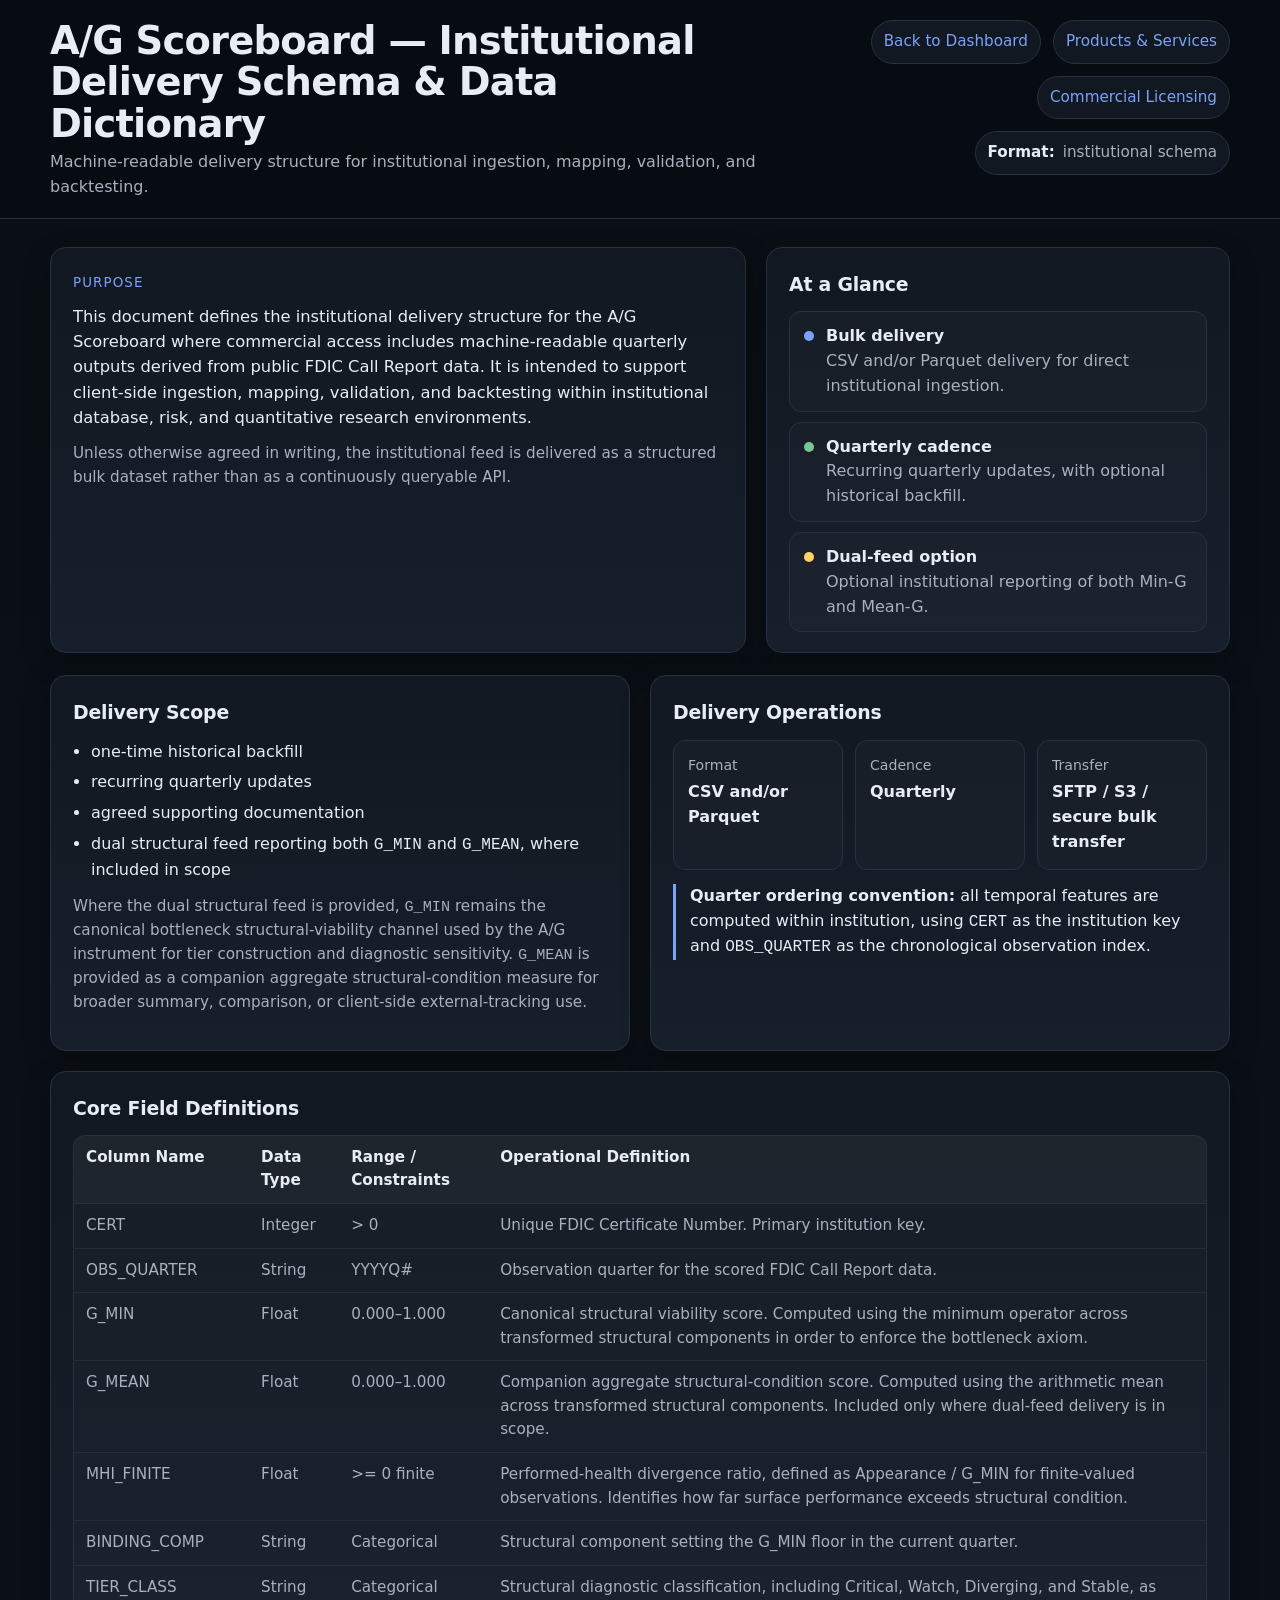
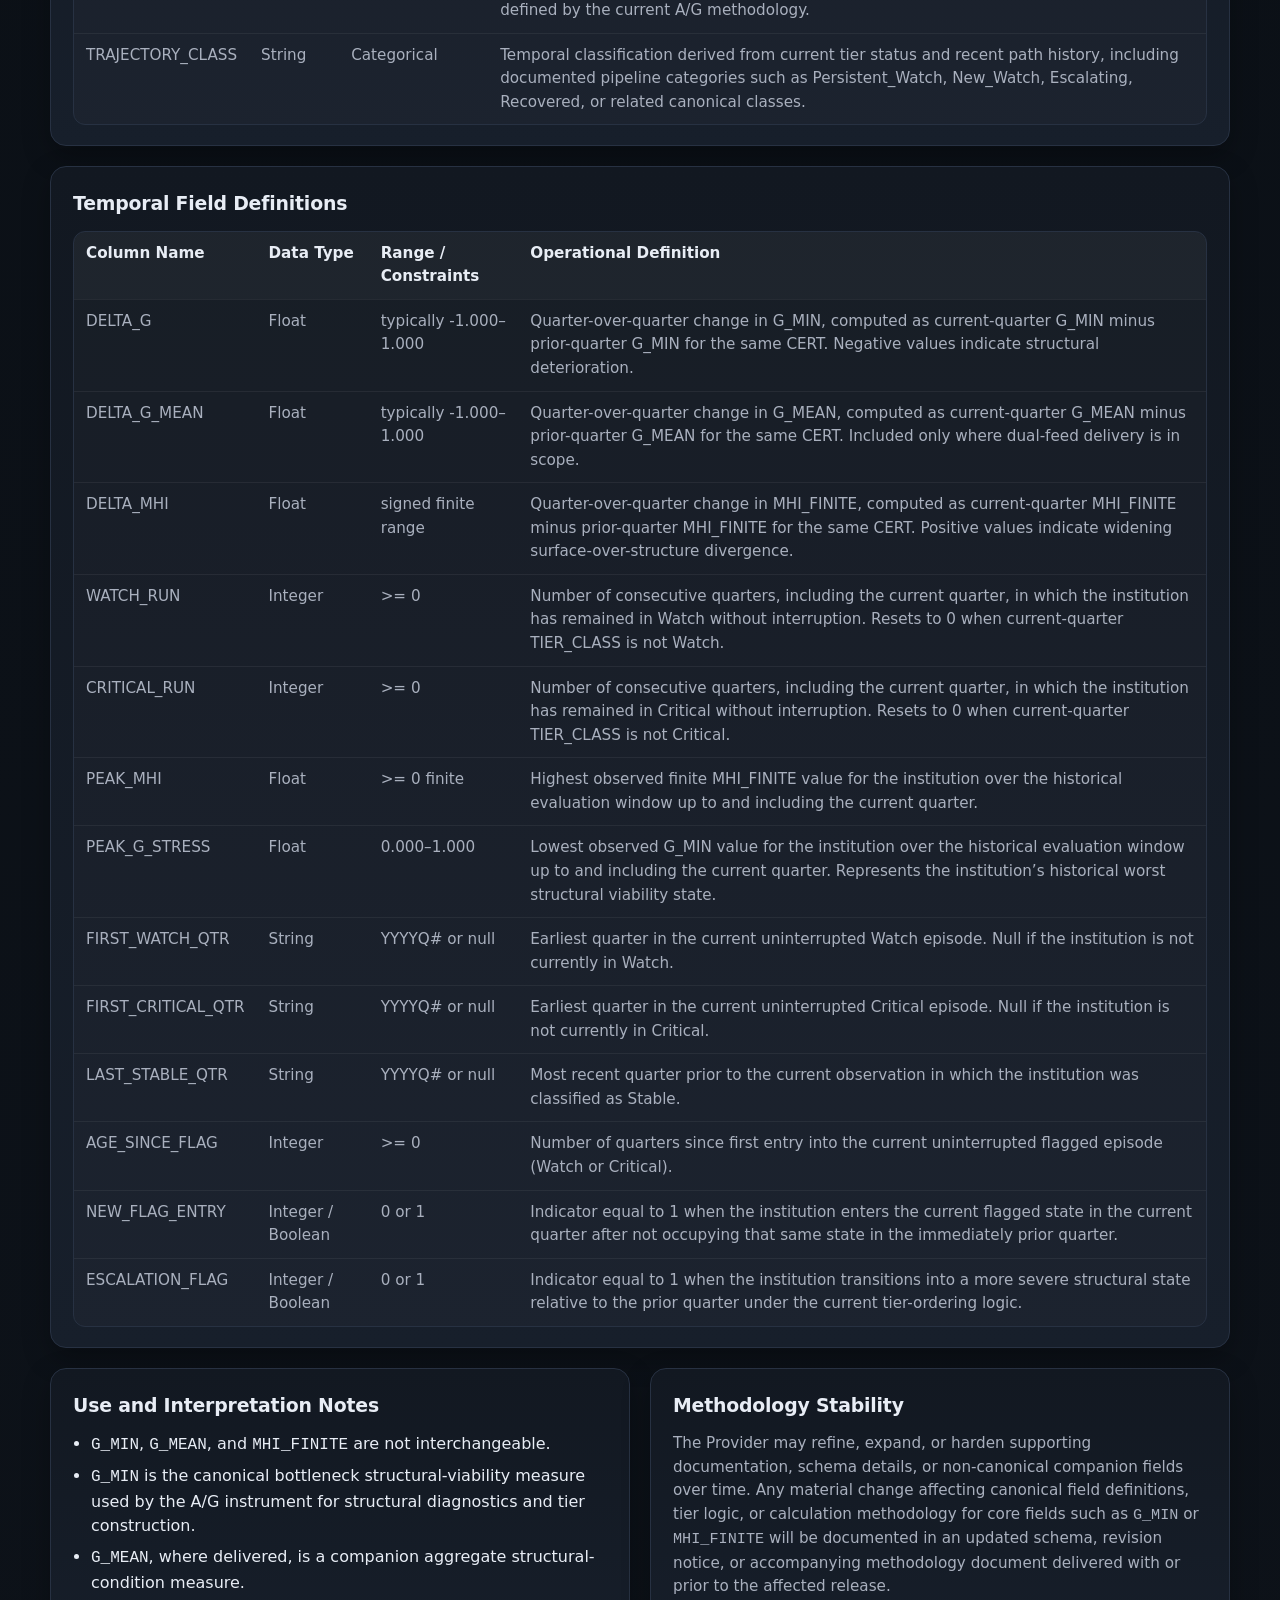
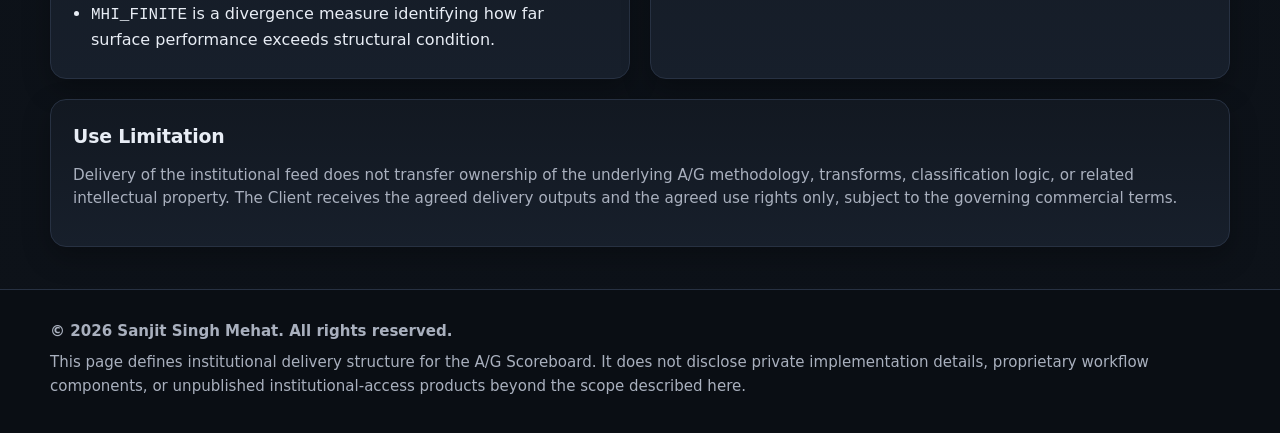
==== ag_institutional_delivery_schema.html @ 29b7a5c1 "Add files via upload" ====
<!DOCTYPE html>
<html lang="en">
<head>
  <meta charset="utf-8" />
  <meta name="viewport" content="width=device-width, initial-scale=1" />
  <title>A/G Scoreboard — Institutional Delivery Schema &amp; Data Dictionary</title>
  <style>
    :root{
      --bg:#0b0f14;
      --panel:#121821;
      --panel-2:#171f2b;
      --border:#273142;
      --text:#e8edf5;
      --muted:#a9b0be;
      --accent:#7aa2f7;
      --accent-2:#76c893;
      --shadow:0 10px 28px rgba(0,0,0,.28);
      --radius:16px;
      --radius-sm:12px;
      --container:1180px;
    }
    *{box-sizing:border-box}
    html,body{margin:0;padding:0;background:linear-gradient(180deg,#0a0f15 0%, #0d1219 100%);color:var(--text);font:16px/1.55 Inter, ui-sans-serif, system-ui, -apple-system, Segoe UI, Roboto, Helvetica, Arial, sans-serif}
    a{color:var(--accent);text-decoration:none}
    a:hover{text-decoration:underline}
    .page-header{
      border-bottom:1px solid var(--border);
      background:rgba(8,12,18,.85);
      backdrop-filter: blur(8px);
      position:sticky;top:0;z-index:10;
    }
    .header-inner,.container,.legal-footer-inner{
      width:min(calc(100% - 32px),var(--container));
      margin:0 auto;
    }
    .header-inner{
      display:flex;gap:20px;justify-content:space-between;align-items:flex-start;
      padding:20px 0 18px;
    }
    h1{margin:0 0 6px;font-size:clamp(1.85rem,3vw,2.5rem);line-height:1.08;letter-spacing:-.02em}
    h2{margin:0 0 12px;font-size:1.18rem;letter-spacing:-.01em}
    h3{margin:0 0 10px;font-size:1rem}
    .subhead{margin:0;color:var(--muted);max-width:820px}
    .header-meta{
      display:flex;gap:12px;align-items:center;flex-wrap:wrap;justify-content:flex-end;
      color:var(--muted);font-size:.95rem
    }
    .nav-link,.badge{
      display:inline-flex;align-items:center;gap:8px;border:1px solid var(--border);
      background:var(--panel);padding:9px 12px;border-radius:999px;white-space:nowrap
    }
    .badge strong{color:var(--text)}
    main.container{padding:28px 0 42px}
    .hero{
      display:grid;grid-template-columns:1.2fr .8fr;gap:20px;margin-bottom:22px;
    }
    .panel{
      background:linear-gradient(180deg,var(--panel) 0%, var(--panel-2) 100%);
      border:1px solid var(--border);border-radius:var(--radius);box-shadow:var(--shadow);
      padding:22px 22px 20px;
    }
    .lede{font-size:1.02rem;margin:0;color:var(--text)}
    .mini-note{margin-top:12px;color:var(--muted);font-size:.95rem}
    .eyebrow{
      display:inline-block;margin:0 0 10px;color:var(--accent);font-size:.84rem;
      letter-spacing:.08em;text-transform:uppercase
    }
    .status-list{display:grid;gap:10px;margin:0;padding:0;list-style:none}
    .status-item{
      display:flex;gap:12px;align-items:flex-start;padding:12px 14px;background:rgba(255,255,255,.02);
      border:1px solid var(--border);border-radius:var(--radius-sm)
    }
    .dot{width:10px;height:10px;border-radius:999px;flex:0 0 10px;margin-top:7px}
    .dot.a{background:var(--accent)}
    .dot.b{background:var(--accent-2)}
    .dot.c{background:#ffd166}
    .section-grid{
      display:grid;grid-template-columns:repeat(12,1fr);gap:20px;margin-top:20px
    }
    .span-12{grid-column:span 12}
    .span-8{grid-column:span 8}
    .span-6{grid-column:span 6}
    .span-4{grid-column:span 4}
    .list{margin:10px 0 0 0;padding-left:18px}
    .list li{margin:6px 0}
    .small-cards{display:grid;grid-template-columns:repeat(3,minmax(0,1fr));gap:12px}
    .small-card{background:rgba(255,255,255,.02);border:1px solid var(--border);border-radius:12px;padding:14px}
    .small-card .k{display:block;color:var(--muted);font-size:.88rem;margin-bottom:4px}
    .small-card .v{font-weight:600}
    .table-wrap{overflow-x:auto;border:1px solid var(--border);border-radius:12px;background:rgba(255,255,255,.02)}
    table{width:100%;border-collapse:collapse;font-size:.95rem}
    th,td{padding:10px 12px;border-bottom:1px solid rgba(255,255,255,.06);vertical-align:top;text-align:left}
    th{color:var(--text);background:rgba(255,255,255,.03);font-weight:600}
    td{color:var(--muted)}
    tr:last-child td{border-bottom:none}
    .boundary-box{border-left:3px solid var(--accent);padding-left:14px;margin:14px 0 0}
    .legal-footer{border-top:1px solid var(--border);background:#0a0e14}
    .legal-footer-inner{padding:22px 0 34px;color:var(--muted);font-size:.94rem}
    .legal-footer p{margin:8px 0}
    @media (max-width: 980px){
      .hero,.small-cards{grid-template-columns:1fr}
      .span-8,.span-6,.span-4{grid-column:span 12}
      .header-inner{flex-direction:column}
      .header-meta{justify-content:flex-start}
    }
  </style>
</head>
<body>
  <header class="page-header">
    <div class="header-inner">
      <div>
        <h1>A/G Scoreboard — Institutional Delivery Schema &amp; Data Dictionary</h1>
        <p class="subhead">Machine-readable delivery structure for institutional ingestion, mapping, validation, and backtesting.</p>
      </div>
      <div class="header-meta">
        <a class="nav-link" href="index.html">Back to Dashboard</a>
        <a class="nav-link" href="ag_products_services.html">Products &amp; Services</a>
        <a class="nav-link" href="licensing.html">Commercial Licensing</a>
        <span class="badge"><strong>Format:</strong> institutional schema</span>
      </div>
    </div>
  </header>

  <main class="container">
    <section class="hero">
      <div class="panel">
        <span class="eyebrow">Purpose</span>
        <p class="lede">
          This document defines the institutional delivery structure for the A/G Scoreboard where commercial access includes
          machine-readable quarterly outputs derived from public FDIC Call Report data. It is intended to support client-side
          ingestion, mapping, validation, and backtesting within institutional database, risk, and quantitative research environments.
        </p>
        <p class="mini-note">
          Unless otherwise agreed in writing, the institutional feed is delivered as a structured bulk dataset rather than as a continuously queryable API.
        </p>
      </div>

      <aside class="panel">
        <h2>At a Glance</h2>
        <ul class="status-list">
          <li class="status-item">
            <span class="dot a"></span>
            <div><strong>Bulk delivery</strong><br><span class="subhead">CSV and/or Parquet delivery for direct institutional ingestion.</span></div>
          </li>
          <li class="status-item">
            <span class="dot b"></span>
            <div><strong>Quarterly cadence</strong><br><span class="subhead">Recurring quarterly updates, with optional historical backfill.</span></div>
          </li>
          <li class="status-item">
            <span class="dot c"></span>
            <div><strong>Dual-feed option</strong><br><span class="subhead">Optional institutional reporting of both Min-G and Mean-G.</span></div>
          </li>
        </ul>
      </aside>
    </section>

    <section class="section-grid">
      <section class="panel span-6">
        <h2>Delivery Scope</h2>
        <ul class="list">
          <li>one-time historical backfill</li>
          <li>recurring quarterly updates</li>
          <li>agreed supporting documentation</li>
          <li>dual structural feed reporting both <code>G_MIN</code> and <code>G_MEAN</code>, where included in scope</li>
        </ul>
        <p class="mini-note">
          Where the dual structural feed is provided, <code>G_MIN</code> remains the canonical bottleneck structural-viability channel
          used by the A/G instrument for tier construction and diagnostic sensitivity. <code>G_MEAN</code> is provided as a companion
          aggregate structural-condition measure for broader summary, comparison, or client-side external-tracking use.
        </p>
      </section>

      <section class="panel span-6">
        <h2>Delivery Operations</h2>
        <div class="small-cards">
          <div class="small-card">
            <span class="k">Format</span>
            <div class="v">CSV and/or Parquet</div>
          </div>
          <div class="small-card">
            <span class="k">Cadence</span>
            <div class="v">Quarterly</div>
          </div>
          <div class="small-card">
            <span class="k">Transfer</span>
            <div class="v">SFTP / S3 / secure bulk transfer</div>
          </div>
        </div>
        <div class="boundary-box">
          <strong>Quarter ordering convention:</strong> all temporal features are computed within institution, using
          <code>CERT</code> as the institution key and <code>OBS_QUARTER</code> as the chronological observation index.
        </div>
      </section>

      <section class="panel span-12">
        <h2>Core Field Definitions</h2>
        <div class="table-wrap">
          <table>
            <thead>
              <tr>
                <th>Column Name</th>
                <th>Data Type</th>
                <th>Range / Constraints</th>
                <th>Operational Definition</th>
              </tr>
            </thead>
            <tbody>
              <tr><td>CERT</td><td>Integer</td><td>&gt; 0</td><td>Unique FDIC Certificate Number. Primary institution key.</td></tr>
              <tr><td>OBS_QUARTER</td><td>String</td><td>YYYYQ#</td><td>Observation quarter for the scored FDIC Call Report data.</td></tr>
              <tr><td>G_MIN</td><td>Float</td><td>0.000–1.000</td><td>Canonical structural viability score. Computed using the minimum operator across transformed structural components in order to enforce the bottleneck axiom.</td></tr>
              <tr><td>G_MEAN</td><td>Float</td><td>0.000–1.000</td><td>Companion aggregate structural-condition score. Computed using the arithmetic mean across transformed structural components. Included only where dual-feed delivery is in scope.</td></tr>
              <tr><td>MHI_FINITE</td><td>Float</td><td>&gt;= 0 finite</td><td>Performed-health divergence ratio, defined as Appearance / G_MIN for finite-valued observations. Identifies how far surface performance exceeds structural condition.</td></tr>
              <tr><td>BINDING_COMP</td><td>String</td><td>Categorical</td><td>Structural component setting the G_MIN floor in the current quarter.</td></tr>
              <tr><td>TIER_CLASS</td><td>String</td><td>Categorical</td><td>Structural diagnostic classification, including Critical, Watch, Diverging, and Stable, as defined by the current A/G methodology.</td></tr>
              <tr><td>TRAJECTORY_CLASS</td><td>String</td><td>Categorical</td><td>Temporal classification derived from current tier status and recent path history, including documented pipeline categories such as Persistent_Watch, New_Watch, Escalating, Recovered, or related canonical classes.</td></tr>
            </tbody>
          </table>
        </div>
      </section>

      <section class="panel span-12">
        <h2>Temporal Field Definitions</h2>
        <div class="table-wrap">
          <table>
            <thead>
              <tr>
                <th>Column Name</th>
                <th>Data Type</th>
                <th>Range / Constraints</th>
                <th>Operational Definition</th>
              </tr>
            </thead>
            <tbody>
              <tr><td>DELTA_G</td><td>Float</td><td>typically -1.000–1.000</td><td>Quarter-over-quarter change in G_MIN, computed as current-quarter G_MIN minus prior-quarter G_MIN for the same CERT. Negative values indicate structural deterioration.</td></tr>
              <tr><td>DELTA_G_MEAN</td><td>Float</td><td>typically -1.000–1.000</td><td>Quarter-over-quarter change in G_MEAN, computed as current-quarter G_MEAN minus prior-quarter G_MEAN for the same CERT. Included only where dual-feed delivery is in scope.</td></tr>
              <tr><td>DELTA_MHI</td><td>Float</td><td>signed finite range</td><td>Quarter-over-quarter change in MHI_FINITE, computed as current-quarter MHI_FINITE minus prior-quarter MHI_FINITE for the same CERT. Positive values indicate widening surface-over-structure divergence.</td></tr>
              <tr><td>WATCH_RUN</td><td>Integer</td><td>&gt;= 0</td><td>Number of consecutive quarters, including the current quarter, in which the institution has remained in Watch without interruption. Resets to 0 when current-quarter TIER_CLASS is not Watch.</td></tr>
              <tr><td>CRITICAL_RUN</td><td>Integer</td><td>&gt;= 0</td><td>Number of consecutive quarters, including the current quarter, in which the institution has remained in Critical without interruption. Resets to 0 when current-quarter TIER_CLASS is not Critical.</td></tr>
              <tr><td>PEAK_MHI</td><td>Float</td><td>&gt;= 0 finite</td><td>Highest observed finite MHI_FINITE value for the institution over the historical evaluation window up to and including the current quarter.</td></tr>
              <tr><td>PEAK_G_STRESS</td><td>Float</td><td>0.000–1.000</td><td>Lowest observed G_MIN value for the institution over the historical evaluation window up to and including the current quarter. Represents the institution’s historical worst structural viability state.</td></tr>
              <tr><td>FIRST_WATCH_QTR</td><td>String</td><td>YYYYQ# or null</td><td>Earliest quarter in the current uninterrupted Watch episode. Null if the institution is not currently in Watch.</td></tr>
              <tr><td>FIRST_CRITICAL_QTR</td><td>String</td><td>YYYYQ# or null</td><td>Earliest quarter in the current uninterrupted Critical episode. Null if the institution is not currently in Critical.</td></tr>
              <tr><td>LAST_STABLE_QTR</td><td>String</td><td>YYYYQ# or null</td><td>Most recent quarter prior to the current observation in which the institution was classified as Stable.</td></tr>
              <tr><td>AGE_SINCE_FLAG</td><td>Integer</td><td>&gt;= 0</td><td>Number of quarters since first entry into the current uninterrupted flagged episode (Watch or Critical).</td></tr>
              <tr><td>NEW_FLAG_ENTRY</td><td>Integer / Boolean</td><td>0 or 1</td><td>Indicator equal to 1 when the institution enters the current flagged state in the current quarter after not occupying that same state in the immediately prior quarter.</td></tr>
              <tr><td>ESCALATION_FLAG</td><td>Integer / Boolean</td><td>0 or 1</td><td>Indicator equal to 1 when the institution transitions into a more severe structural state relative to the prior quarter under the current tier-ordering logic.</td></tr>
            </tbody>
          </table>
        </div>
      </section>

      <section class="panel span-6">
        <h2>Use and Interpretation Notes</h2>
        <ul class="list">
          <li><code>G_MIN</code>, <code>G_MEAN</code>, and <code>MHI_FINITE</code> are not interchangeable.</li>
          <li><code>G_MIN</code> is the canonical bottleneck structural-viability measure used by the A/G instrument for structural diagnostics and tier construction.</li>
          <li><code>G_MEAN</code>, where delivered, is a companion aggregate structural-condition measure.</li>
          <li><code>MHI_FINITE</code> is a divergence measure identifying how far surface performance exceeds structural condition.</li>
        </ul>
      </section>

      <section class="panel span-6">
        <h2>Methodology Stability</h2>
        <p class="mini-note">
          The Provider may refine, expand, or harden supporting documentation, schema details, or non-canonical companion fields over time.
          Any material change affecting canonical field definitions, tier logic, or calculation methodology for core fields such as
          <code>G_MIN</code> or <code>MHI_FINITE</code> will be documented in an updated schema, revision notice, or accompanying methodology document
          delivered with or prior to the affected release.
        </p>
      </section>

      <section class="panel span-12">
        <h2>Use Limitation</h2>
        <p class="mini-note">
          Delivery of the institutional feed does not transfer ownership of the underlying A/G methodology, transforms, classification logic,
          or related intellectual property. The Client receives the agreed delivery outputs and the agreed use rights only, subject to the
          governing commercial terms.
        </p>
      </section>
    </section>
  </main>

  <footer class="legal-footer">
    <div class="legal-footer-inner">
      <p><strong>&copy; 2026 Sanjit Singh Mehat. All rights reserved.</strong></p>
      <p>
        This page defines institutional delivery structure for the A/G Scoreboard. It does not disclose private implementation details,
        proprietary workflow components, or unpublished institutional-access products beyond the scope described here.
      </p>
    </div>
  </footer>
</body>
</html>
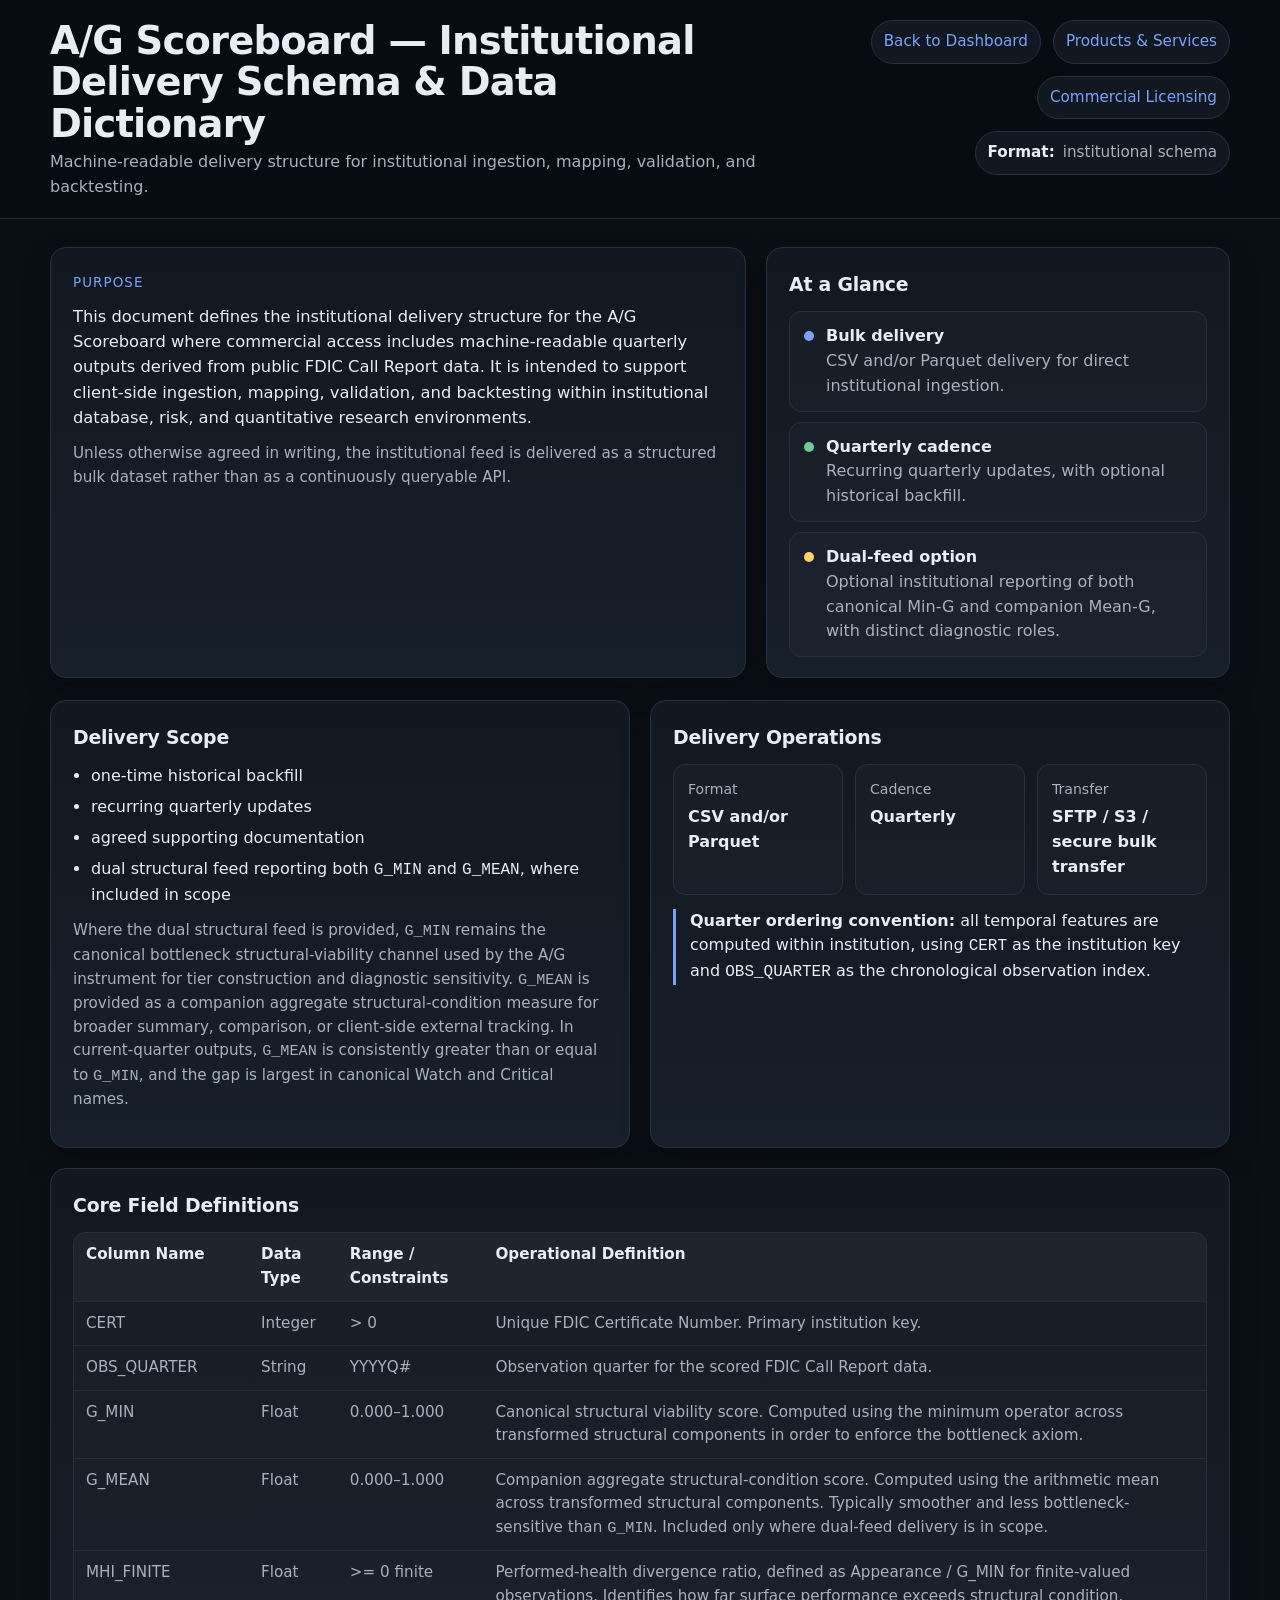
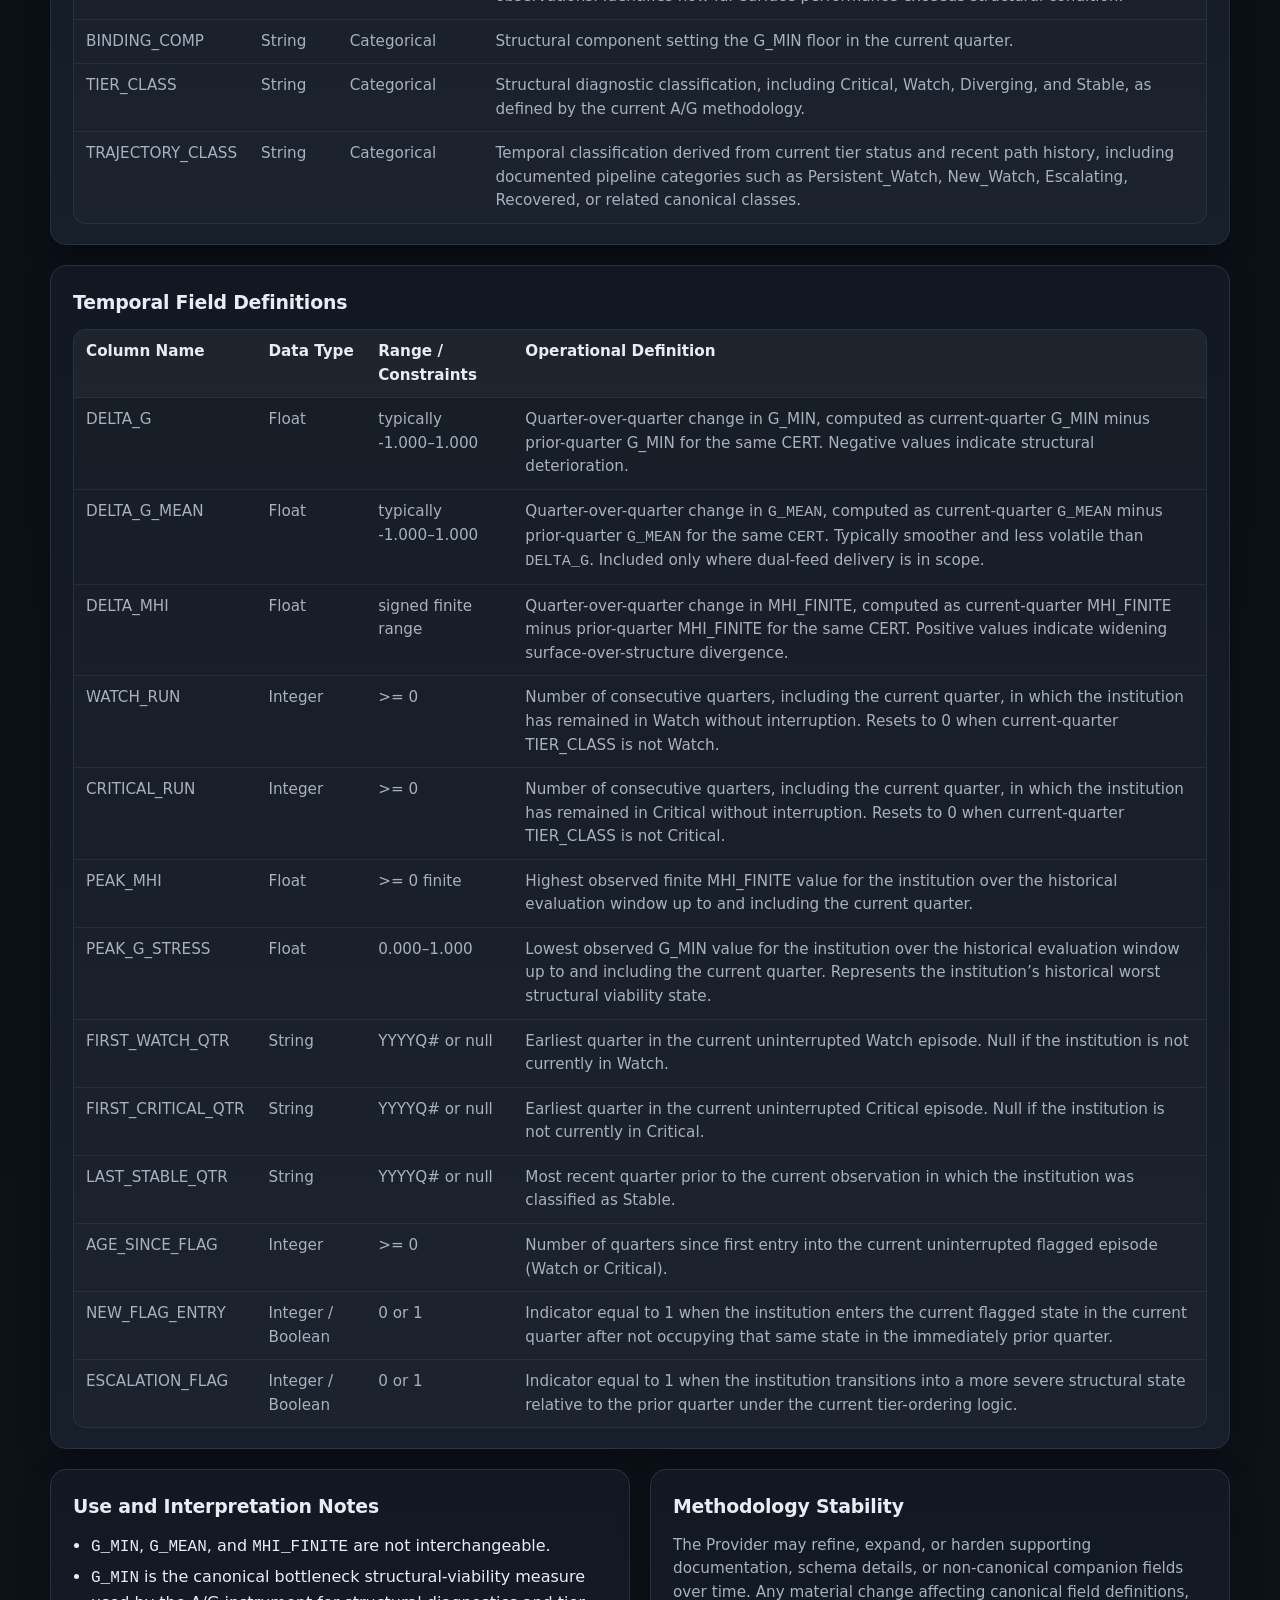
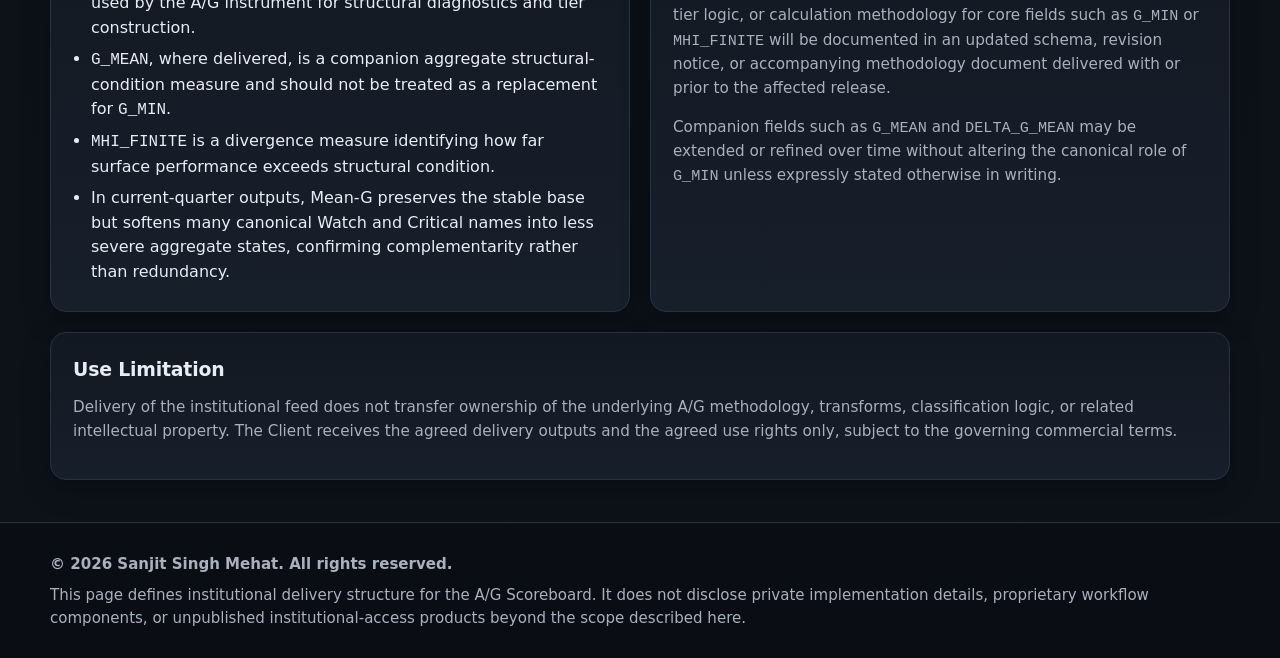
==== commit f953cb13: "Add files via upload" ====
--- a/ag_institutional_delivery_schema.html
+++ b/ag_institutional_delivery_schema.html
@@ -148,7 +148,7 @@
           </li>
           <li class="status-item">
             <span class="dot c"></span>
-            <div><strong>Dual-feed option</strong><br><span class="subhead">Optional institutional reporting of both Min-G and Mean-G.</span></div>
+            <div><strong>Dual-feed option</strong><br><span class="subhead">Optional institutional reporting of both canonical Min-G and companion Mean-G, with distinct diagnostic roles.</span></div>
           </li>
         </ul>
       </aside>
@@ -166,7 +166,8 @@
         <p class="mini-note">
           Where the dual structural feed is provided, <code>G_MIN</code> remains the canonical bottleneck structural-viability channel
           used by the A/G instrument for tier construction and diagnostic sensitivity. <code>G_MEAN</code> is provided as a companion
-          aggregate structural-condition measure for broader summary, comparison, or client-side external-tracking use.
+          aggregate structural-condition measure for broader summary, comparison, or client-side external tracking. In current-quarter outputs,
+          <code>G_MEAN</code> is consistently greater than or equal to <code>G_MIN</code>, and the gap is largest in canonical Watch and Critical names.
         </p>
       </section>
 
@@ -208,7 +209,7 @@
               <tr><td>CERT</td><td>Integer</td><td>&gt; 0</td><td>Unique FDIC Certificate Number. Primary institution key.</td></tr>
               <tr><td>OBS_QUARTER</td><td>String</td><td>YYYYQ#</td><td>Observation quarter for the scored FDIC Call Report data.</td></tr>
               <tr><td>G_MIN</td><td>Float</td><td>0.000–1.000</td><td>Canonical structural viability score. Computed using the minimum operator across transformed structural components in order to enforce the bottleneck axiom.</td></tr>
-              <tr><td>G_MEAN</td><td>Float</td><td>0.000–1.000</td><td>Companion aggregate structural-condition score. Computed using the arithmetic mean across transformed structural components. Included only where dual-feed delivery is in scope.</td></tr>
+              <tr><td>G_MEAN</td><td>Float</td><td>0.000–1.000</td><td>Companion aggregate structural-condition score. Computed using the arithmetic mean across transformed structural components. Typically smoother and less bottleneck-sensitive than <code>G_MIN</code>. Included only where dual-feed delivery is in scope.</td></tr>
               <tr><td>MHI_FINITE</td><td>Float</td><td>&gt;= 0 finite</td><td>Performed-health divergence ratio, defined as Appearance / G_MIN for finite-valued observations. Identifies how far surface performance exceeds structural condition.</td></tr>
               <tr><td>BINDING_COMP</td><td>String</td><td>Categorical</td><td>Structural component setting the G_MIN floor in the current quarter.</td></tr>
               <tr><td>TIER_CLASS</td><td>String</td><td>Categorical</td><td>Structural diagnostic classification, including Critical, Watch, Diverging, and Stable, as defined by the current A/G methodology.</td></tr>
@@ -232,7 +233,7 @@
             </thead>
             <tbody>
               <tr><td>DELTA_G</td><td>Float</td><td>typically -1.000–1.000</td><td>Quarter-over-quarter change in G_MIN, computed as current-quarter G_MIN minus prior-quarter G_MIN for the same CERT. Negative values indicate structural deterioration.</td></tr>
-              <tr><td>DELTA_G_MEAN</td><td>Float</td><td>typically -1.000–1.000</td><td>Quarter-over-quarter change in G_MEAN, computed as current-quarter G_MEAN minus prior-quarter G_MEAN for the same CERT. Included only where dual-feed delivery is in scope.</td></tr>
+              <tr><td>DELTA_G_MEAN</td><td>Float</td><td>typically -1.000–1.000</td><td>Quarter-over-quarter change in <code>G_MEAN</code>, computed as current-quarter <code>G_MEAN</code> minus prior-quarter <code>G_MEAN</code> for the same <code>CERT</code>. Typically smoother and less volatile than <code>DELTA_G</code>. Included only where dual-feed delivery is in scope.</td></tr>
               <tr><td>DELTA_MHI</td><td>Float</td><td>signed finite range</td><td>Quarter-over-quarter change in MHI_FINITE, computed as current-quarter MHI_FINITE minus prior-quarter MHI_FINITE for the same CERT. Positive values indicate widening surface-over-structure divergence.</td></tr>
               <tr><td>WATCH_RUN</td><td>Integer</td><td>&gt;= 0</td><td>Number of consecutive quarters, including the current quarter, in which the institution has remained in Watch without interruption. Resets to 0 when current-quarter TIER_CLASS is not Watch.</td></tr>
               <tr><td>CRITICAL_RUN</td><td>Integer</td><td>&gt;= 0</td><td>Number of consecutive quarters, including the current quarter, in which the institution has remained in Critical without interruption. Resets to 0 when current-quarter TIER_CLASS is not Critical.</td></tr>
@@ -254,8 +255,9 @@
         <ul class="list">
           <li><code>G_MIN</code>, <code>G_MEAN</code>, and <code>MHI_FINITE</code> are not interchangeable.</li>
           <li><code>G_MIN</code> is the canonical bottleneck structural-viability measure used by the A/G instrument for structural diagnostics and tier construction.</li>
-          <li><code>G_MEAN</code>, where delivered, is a companion aggregate structural-condition measure.</li>
+          <li><code>G_MEAN</code>, where delivered, is a companion aggregate structural-condition measure and should not be treated as a replacement for <code>G_MIN</code>.</li>
           <li><code>MHI_FINITE</code> is a divergence measure identifying how far surface performance exceeds structural condition.</li>
+          <li>In current-quarter outputs, Mean-G preserves the stable base but softens many canonical Watch and Critical names into less severe aggregate states, confirming complementarity rather than redundancy.</li>
         </ul>
       </section>
 
@@ -266,6 +268,9 @@
           Any material change affecting canonical field definitions, tier logic, or calculation methodology for core fields such as
           <code>G_MIN</code> or <code>MHI_FINITE</code> will be documented in an updated schema, revision notice, or accompanying methodology document
           delivered with or prior to the affected release.
+        </p>
+        <p class="mini-note">
+          Companion fields such as <code>G_MEAN</code> and <code>DELTA_G_MEAN</code> may be extended or refined over time without altering the canonical role of <code>G_MIN</code> unless expressly stated otherwise in writing.
         </p>
       </section>
 
